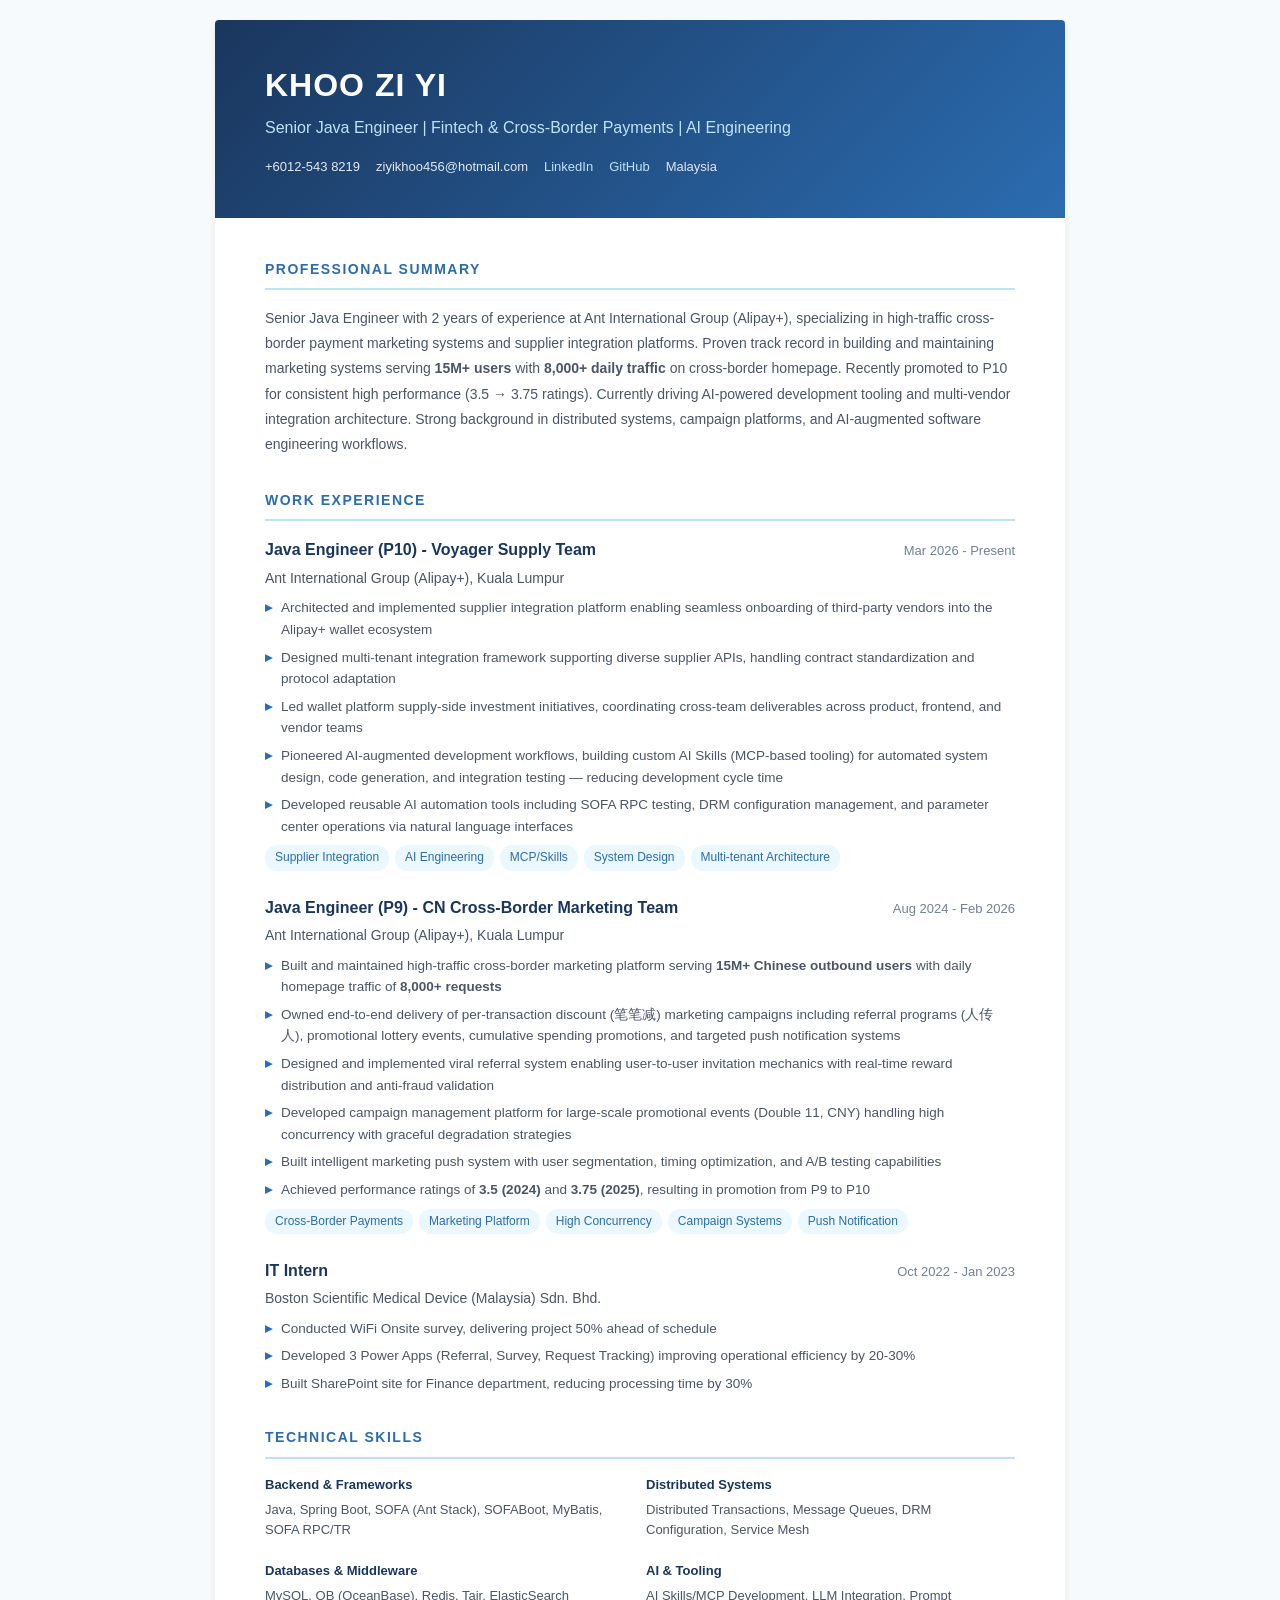
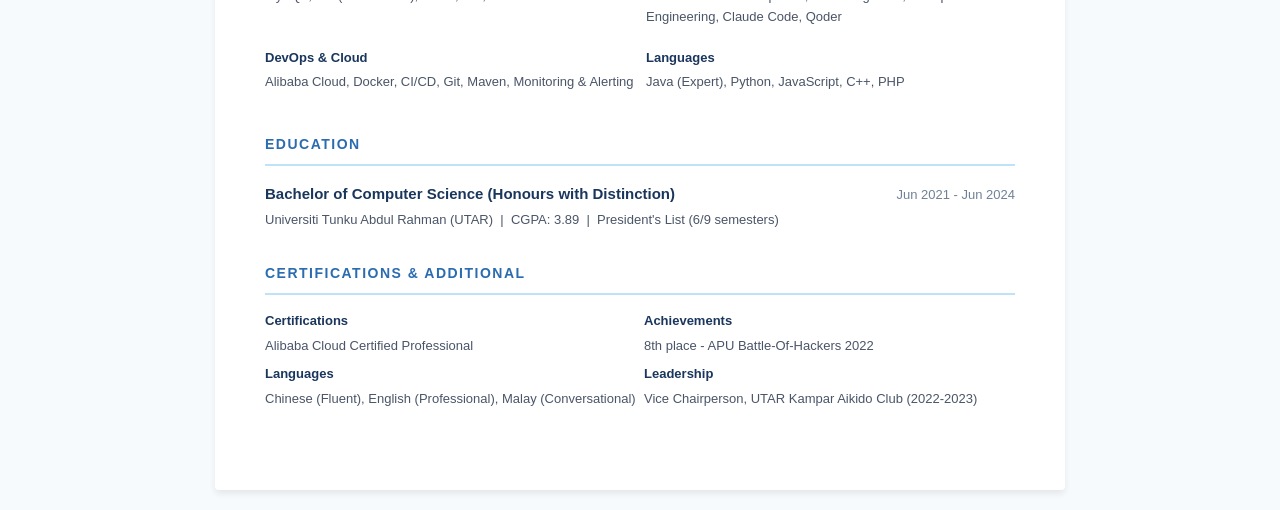
==== resume.html @ 68c01ad1 "Add static HTML resume (print-friendly version) 🤖 Generated with [Qoder][https://qoder.com]" ====
<!DOCTYPE html>
<html lang="en">
<head>
    <meta charset="UTF-8">
    <meta name="viewport" content="width=device-width, initial-scale=1.0">
    <title>Khoo Zi Yi - Senior Java Engineer</title>
    <style>
        * {
            margin: 0;
            padding: 0;
            box-sizing: border-box;
        }
        body {
            font-family: 'Segoe UI', Tahoma, Geneva, Verdana, sans-serif;
            line-height: 1.6;
            color: #2d3748;
            background: #f7fafc;
            padding: 20px;
        }
        .resume {
            max-width: 850px;
            margin: 0 auto;
            background: #ffffff;
            box-shadow: 0 4px 6px rgba(0, 0, 0, 0.07);
            border-radius: 4px;
        }
        .header {
            background: linear-gradient(135deg, #1a365d 0%, #2b6cb0 100%);
            color: #ffffff;
            padding: 40px 50px;
            border-radius: 4px 4px 0 0;
        }
        .header h1 {
            font-size: 32px;
            font-weight: 700;
            letter-spacing: 1px;
            margin-bottom: 4px;
        }
        .header .title {
            font-size: 16px;
            font-weight: 300;
            color: #bee3f8;
            margin-bottom: 16px;
        }
        .contact-info {
            display: flex;
            flex-wrap: wrap;
            gap: 16px;
            font-size: 13px;
            color: #e2e8f0;
        }
        .contact-info a {
            color: #bee3f8;
            text-decoration: none;
        }
        .contact-info a:hover {
            text-decoration: underline;
        }
        .content {
            padding: 40px 50px;
        }
        .section {
            margin-bottom: 32px;
        }
        .section-title {
            font-size: 14px;
            font-weight: 700;
            text-transform: uppercase;
            letter-spacing: 1.5px;
            color: #2b6cb0;
            border-bottom: 2px solid #bee3f8;
            padding-bottom: 8px;
            margin-bottom: 16px;
        }
        .summary {
            font-size: 14px;
            color: #4a5568;
            line-height: 1.8;
        }
        .experience-item {
            margin-bottom: 24px;
        }
        .experience-header {
            display: flex;
            justify-content: space-between;
            align-items: baseline;
            flex-wrap: wrap;
            margin-bottom: 4px;
        }
        .experience-header h3 {
            font-size: 16px;
            font-weight: 600;
            color: #1a365d;
        }
        .experience-header .date {
            font-size: 13px;
            color: #718096;
            font-weight: 500;
        }
        .experience-company {
            font-size: 14px;
            color: #4a5568;
            font-weight: 500;
            margin-bottom: 8px;
        }
        .experience-details {
            list-style: none;
            padding: 0;
        }
        .experience-details li {
            font-size: 13.5px;
            color: #4a5568;
            padding-left: 16px;
            position: relative;
            margin-bottom: 6px;
            line-height: 1.6;
        }
        .experience-details li::before {
            content: "▸";
            position: absolute;
            left: 0;
            color: #2b6cb0;
            font-weight: bold;
        }
        .skills-grid {
            display: grid;
            grid-template-columns: 1fr 1fr;
            gap: 12px;
        }
        .skill-category {
            margin-bottom: 8px;
        }
        .skill-category h4 {
            font-size: 13px;
            font-weight: 600;
            color: #1a365d;
            margin-bottom: 4px;
        }
        .skill-category p {
            font-size: 13px;
            color: #4a5568;
        }
        .education-item {
            display: flex;
            justify-content: space-between;
            align-items: baseline;
            flex-wrap: wrap;
        }
        .education-item h3 {
            font-size: 15px;
            font-weight: 600;
            color: #1a365d;
        }
        .education-item .date {
            font-size: 13px;
            color: #718096;
        }
        .education-details {
            font-size: 13px;
            color: #4a5568;
            margin-top: 4px;
        }
        .tags {
            display: flex;
            flex-wrap: wrap;
            gap: 6px;
            margin-top: 8px;
        }
        .tag {
            background: #ebf8ff;
            color: #2b6cb0;
            font-size: 12px;
            padding: 3px 10px;
            border-radius: 12px;
            font-weight: 500;
        }
        .metrics {
            display: inline-block;
            background: #f0fff4;
            color: #276749;
            font-size: 12px;
            padding: 2px 8px;
            border-radius: 4px;
            font-weight: 600;
            margin-left: 4px;
        }
        .two-col {
            display: grid;
            grid-template-columns: 1fr 1fr;
            gap: 8px;
        }
        .cert-item, .lang-item {
            font-size: 13px;
            color: #4a5568;
        }
        @media print {
            body {
                background: white;
                padding: 0;
            }
            .resume {
                box-shadow: none;
                border-radius: 0;
            }
            .header {
                border-radius: 0;
                -webkit-print-color-adjust: exact;
                print-color-adjust: exact;
            }
        }
        @media (max-width: 600px) {
            .header, .content {
                padding: 24px;
            }
            .skills-grid, .two-col {
                grid-template-columns: 1fr;
            }
            .experience-header {
                flex-direction: column;
            }
        }
    </style>
</head>
<body>
    <div class="resume">
        <div class="header">
            <h1>KHOO ZI YI</h1>
            <div class="title">Senior Java Engineer | Fintech & Cross-Border Payments | AI Engineering</div>
            <div class="contact-info">
                <span>+6012-543 8219</span>
                <span>ziyikhoo456@hotmail.com</span>
                <span><a href="https://www.linkedin.com/in/khoo-zi-yi-710572249">LinkedIn</a></span>
                <span><a href="https://github.com/ziyikhoo456">GitHub</a></span>
                <span>Malaysia</span>
            </div>
        </div>

        <div class="content">
            <!-- Professional Summary -->
            <div class="section">
                <div class="section-title">Professional Summary</div>
                <p class="summary">
                    Senior Java Engineer with 2 years of experience at Ant International Group (Alipay+), specializing in high-traffic cross-border payment marketing systems and supplier integration platforms. Proven track record in building and maintaining marketing systems serving <strong>15M+ users</strong> with <strong>8,000+ daily traffic</strong> on cross-border homepage. Recently promoted to P10 for consistent high performance (3.5 → 3.75 ratings). Currently driving AI-powered development tooling and multi-vendor integration architecture. Strong background in distributed systems, campaign platforms, and AI-augmented software engineering workflows.
                </p>
            </div>

            <!-- Work Experience -->
            <div class="section">
                <div class="section-title">Work Experience</div>

                <!-- Role 2: Current -->
                <div class="experience-item">
                    <div class="experience-header">
                        <h3>Java Engineer (P10) - Voyager Supply Team</h3>
                        <span class="date">Mar 2026 - Present</span>
                    </div>
                    <div class="experience-company">Ant International Group (Alipay+), Kuala Lumpur</div>
                    <ul class="experience-details">
                        <li>Architected and implemented supplier integration platform enabling seamless onboarding of third-party vendors into the Alipay+ wallet ecosystem</li>
                        <li>Designed multi-tenant integration framework supporting diverse supplier APIs, handling contract standardization and protocol adaptation</li>
                        <li>Led wallet platform supply-side investment initiatives, coordinating cross-team deliverables across product, frontend, and vendor teams</li>
                        <li>Pioneered AI-augmented development workflows, building custom AI Skills (MCP-based tooling) for automated system design, code generation, and integration testing — reducing development cycle time</li>
                        <li>Developed reusable AI automation tools including SOFA RPC testing, DRM configuration management, and parameter center operations via natural language interfaces</li>
                    </ul>
                    <div class="tags">
                        <span class="tag">Supplier Integration</span>
                        <span class="tag">AI Engineering</span>
                        <span class="tag">MCP/Skills</span>
                        <span class="tag">System Design</span>
                        <span class="tag">Multi-tenant Architecture</span>
                    </div>
                </div>

                <!-- Role 1: Cross-border Marketing -->
                <div class="experience-item">
                    <div class="experience-header">
                        <h3>Java Engineer (P9) - CN Cross-Border Marketing Team</h3>
                        <span class="date">Aug 2024 - Feb 2026</span>
                    </div>
                    <div class="experience-company">Ant International Group (Alipay+), Kuala Lumpur</div>
                    <ul class="experience-details">
                        <li>Built and maintained high-traffic cross-border marketing platform serving <strong>15M+ Chinese outbound users</strong> with daily homepage traffic of <strong>8,000+ requests</strong></li>
                        <li>Owned end-to-end delivery of per-transaction discount (笔笔减) marketing campaigns including referral programs (人传人), promotional lottery events, cumulative spending promotions, and targeted push notification systems</li>
                        <li>Designed and implemented viral referral system enabling user-to-user invitation mechanics with real-time reward distribution and anti-fraud validation</li>
                        <li>Developed campaign management platform for large-scale promotional events (Double 11, CNY) handling high concurrency with graceful degradation strategies</li>
                        <li>Built intelligent marketing push system with user segmentation, timing optimization, and A/B testing capabilities</li>
                        <li>Achieved performance ratings of <strong>3.5 (2024)</strong> and <strong>3.75 (2025)</strong>, resulting in promotion from P9 to P10</li>
                    </ul>
                    <div class="tags">
                        <span class="tag">Cross-Border Payments</span>
                        <span class="tag">Marketing Platform</span>
                        <span class="tag">High Concurrency</span>
                        <span class="tag">Campaign Systems</span>
                        <span class="tag">Push Notification</span>
                    </div>
                </div>

                <!-- Internship -->
                <div class="experience-item">
                    <div class="experience-header">
                        <h3>IT Intern</h3>
                        <span class="date">Oct 2022 - Jan 2023</span>
                    </div>
                    <div class="experience-company">Boston Scientific Medical Device (Malaysia) Sdn. Bhd.</div>
                    <ul class="experience-details">
                        <li>Conducted WiFi Onsite survey, delivering project 50% ahead of schedule</li>
                        <li>Developed 3 Power Apps (Referral, Survey, Request Tracking) improving operational efficiency by 20-30%</li>
                        <li>Built SharePoint site for Finance department, reducing processing time by 30%</li>
                    </ul>
                </div>
            </div>

            <!-- Technical Skills -->
            <div class="section">
                <div class="section-title">Technical Skills</div>
                <div class="skills-grid">
                    <div class="skill-category">
                        <h4>Backend & Frameworks</h4>
                        <p>Java, Spring Boot, SOFA (Ant Stack), SOFABoot, MyBatis, SOFA RPC/TR</p>
                    </div>
                    <div class="skill-category">
                        <h4>Distributed Systems</h4>
                        <p>Distributed Transactions, Message Queues, DRM Configuration, Service Mesh</p>
                    </div>
                    <div class="skill-category">
                        <h4>Databases & Middleware</h4>
                        <p>MySQL, OB (OceanBase), Redis, Tair, ElasticSearch</p>
                    </div>
                    <div class="skill-category">
                        <h4>AI & Tooling</h4>
                        <p>AI Skills/MCP Development, LLM Integration, Prompt Engineering, Claude Code, Qoder</p>
                    </div>
                    <div class="skill-category">
                        <h4>DevOps & Cloud</h4>
                        <p>Alibaba Cloud, Docker, CI/CD, Git, Maven, Monitoring & Alerting</p>
                    </div>
                    <div class="skill-category">
                        <h4>Languages</h4>
                        <p>Java (Expert), Python, JavaScript, C++, PHP</p>
                    </div>
                </div>
            </div>

            <!-- Education -->
            <div class="section">
                <div class="section-title">Education</div>
                <div class="experience-item">
                    <div class="education-item">
                        <h3>Bachelor of Computer Science (Honours with Distinction)</h3>
                        <span class="date">Jun 2021 - Jun 2024</span>
                    </div>
                    <div class="education-details">
                        <p>Universiti Tunku Abdul Rahman (UTAR) &nbsp;|&nbsp; CGPA: 3.89 &nbsp;|&nbsp; President's List (6/9 semesters)</p>
                    </div>
                </div>
            </div>

            <!-- Certifications & Additional -->
            <div class="section">
                <div class="section-title">Certifications & Additional</div>
                <div class="two-col">
                    <div>
                        <div class="skill-category">
                            <h4>Certifications</h4>
                            <p class="cert-item">Alibaba Cloud Certified Professional</p>
                        </div>
                        <div class="skill-category">
                            <h4>Languages</h4>
                            <p class="lang-item">Chinese (Fluent), English (Professional), Malay (Conversational)</p>
                        </div>
                    </div>
                    <div>
                        <div class="skill-category">
                            <h4>Achievements</h4>
                            <p class="cert-item">8th place - APU Battle-Of-Hackers 2022</p>
                        </div>
                        <div class="skill-category">
                            <h4>Leadership</h4>
                            <p class="cert-item">Vice Chairperson, UTAR Kampar Aikido Club (2022-2023)</p>
                        </div>
                    </div>
                </div>
            </div>
        </div>
    </div>
</body>
</html>
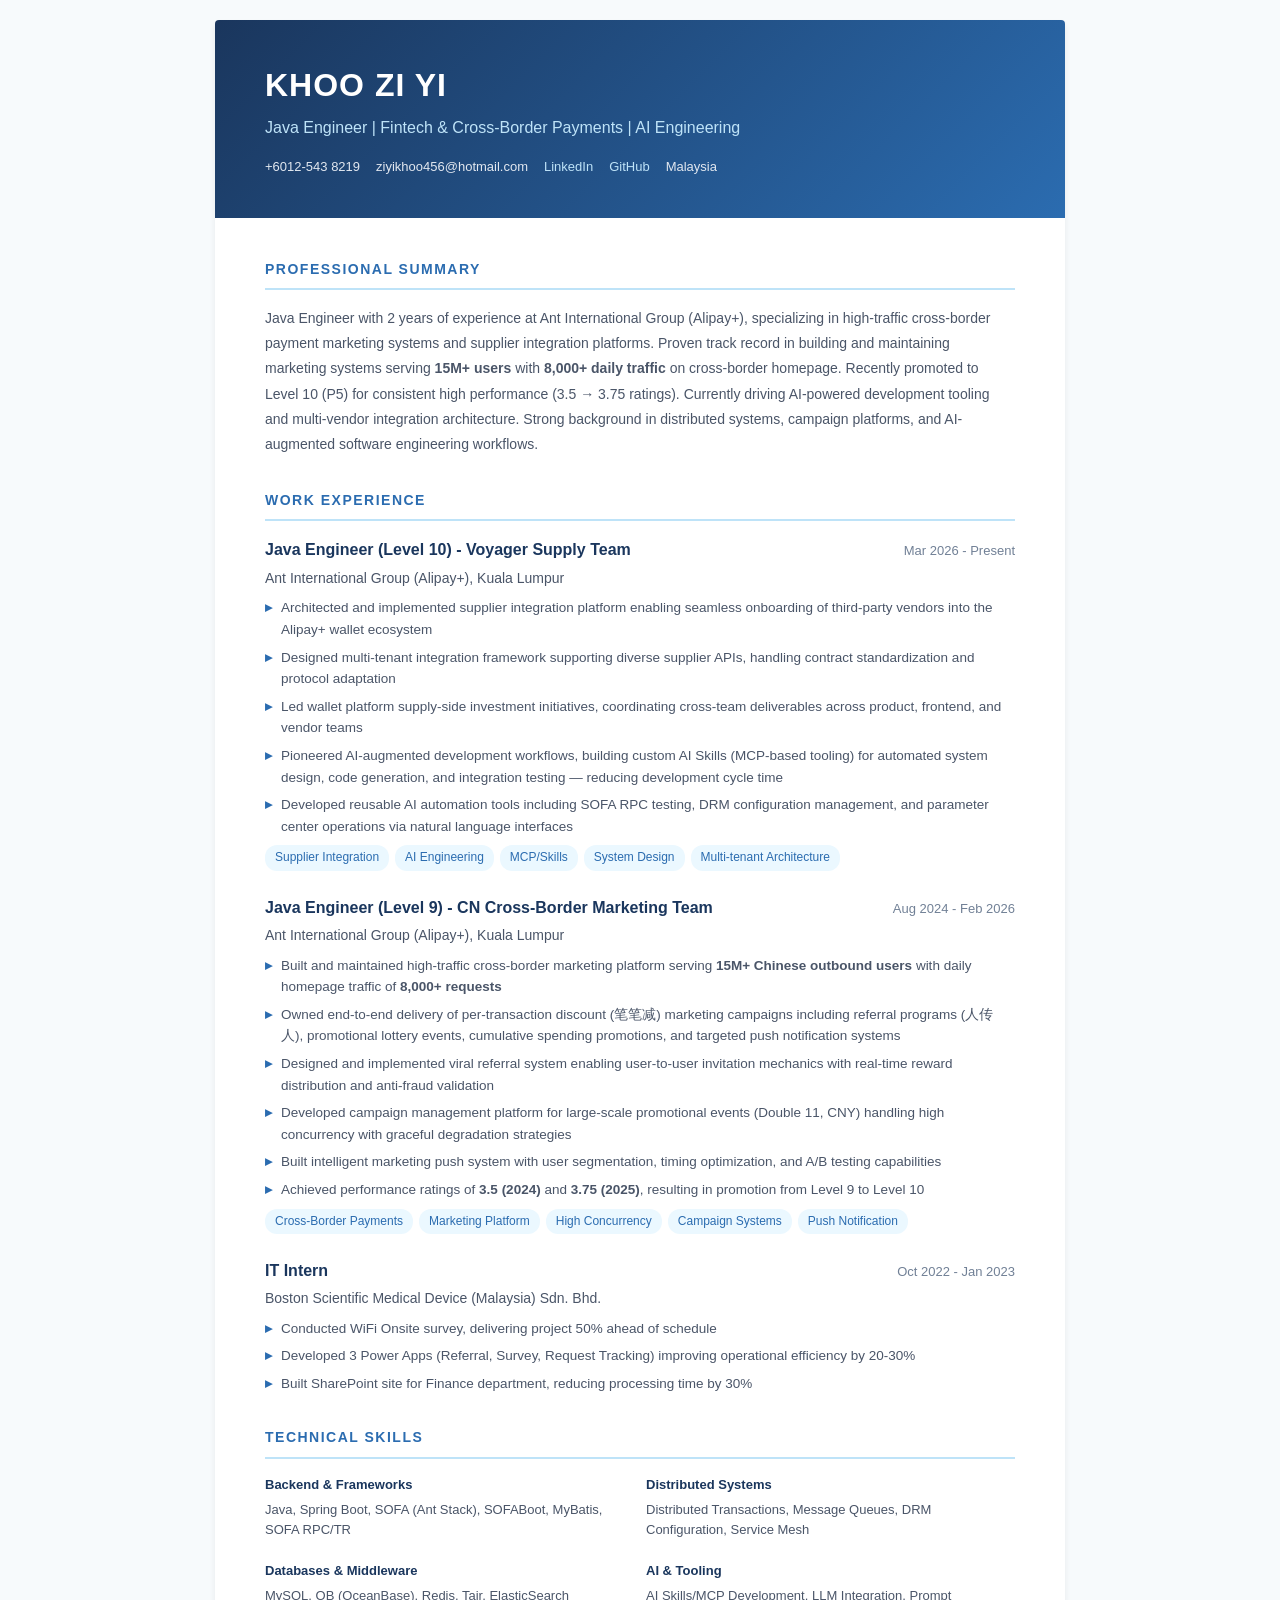
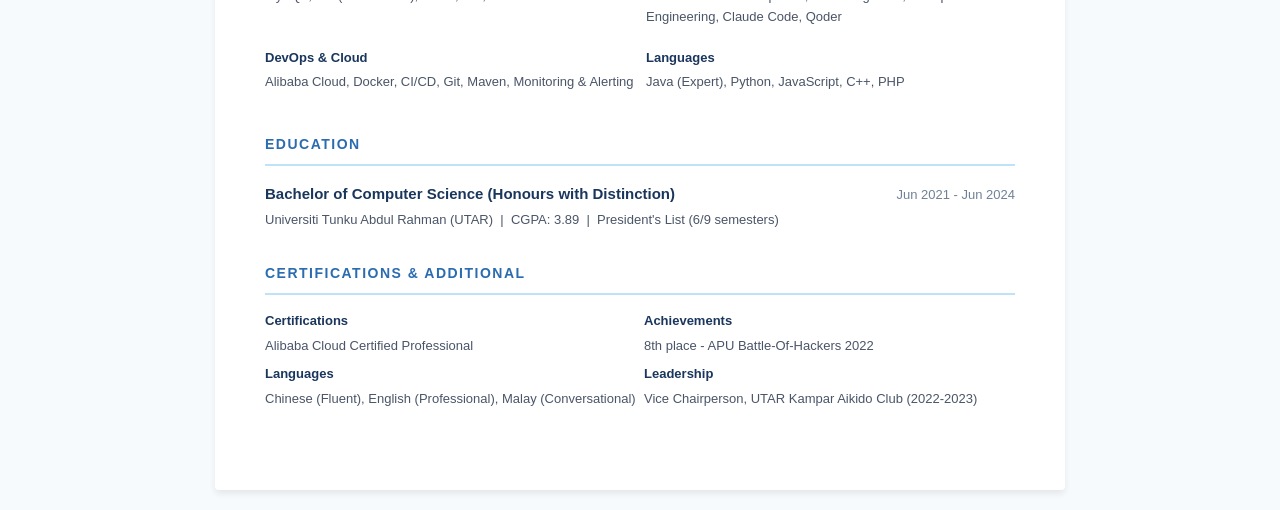
==== commit f4aa35fc: "Update resume.html: Java Engineer + Level 10 corrections 🤖 Generated with [Qoder][https://qoder.com]" ====
--- a/resume.html
+++ b/resume.html
@@ -3,7 +3,7 @@
 <head>
     <meta charset="UTF-8">
     <meta name="viewport" content="width=device-width, initial-scale=1.0">
-    <title>Khoo Zi Yi - Senior Java Engineer</title>
+    <title>Khoo Zi Yi - Java Engineer</title>
     <style>
         * {
             margin: 0;
@@ -225,7 +225,7 @@
     <div class="resume">
         <div class="header">
             <h1>KHOO ZI YI</h1>
-            <div class="title">Senior Java Engineer | Fintech & Cross-Border Payments | AI Engineering</div>
+            <div class="title">Java Engineer | Fintech & Cross-Border Payments | AI Engineering</div>
             <div class="contact-info">
                 <span>+6012-543 8219</span>
                 <span>ziyikhoo456@hotmail.com</span>
@@ -240,7 +240,7 @@
             <div class="section">
                 <div class="section-title">Professional Summary</div>
                 <p class="summary">
-                    Senior Java Engineer with 2 years of experience at Ant International Group (Alipay+), specializing in high-traffic cross-border payment marketing systems and supplier integration platforms. Proven track record in building and maintaining marketing systems serving <strong>15M+ users</strong> with <strong>8,000+ daily traffic</strong> on cross-border homepage. Recently promoted to P10 for consistent high performance (3.5 → 3.75 ratings). Currently driving AI-powered development tooling and multi-vendor integration architecture. Strong background in distributed systems, campaign platforms, and AI-augmented software engineering workflows.
+                    Java Engineer with 2 years of experience at Ant International Group (Alipay+), specializing in high-traffic cross-border payment marketing systems and supplier integration platforms. Proven track record in building and maintaining marketing systems serving <strong>15M+ users</strong> with <strong>8,000+ daily traffic</strong> on cross-border homepage. Recently promoted to Level 10 (P5) for consistent high performance (3.5 → 3.75 ratings). Currently driving AI-powered development tooling and multi-vendor integration architecture. Strong background in distributed systems, campaign platforms, and AI-augmented software engineering workflows.
                 </p>
             </div>
 
@@ -251,7 +251,7 @@
                 <!-- Role 2: Current -->
                 <div class="experience-item">
                     <div class="experience-header">
-                        <h3>Java Engineer (P10) - Voyager Supply Team</h3>
+                        <h3>Java Engineer (Level 10) - Voyager Supply Team</h3>
                         <span class="date">Mar 2026 - Present</span>
                     </div>
                     <div class="experience-company">Ant International Group (Alipay+), Kuala Lumpur</div>
@@ -274,7 +274,7 @@
                 <!-- Role 1: Cross-border Marketing -->
                 <div class="experience-item">
                     <div class="experience-header">
-                        <h3>Java Engineer (P9) - CN Cross-Border Marketing Team</h3>
+                        <h3>Java Engineer (Level 9) - CN Cross-Border Marketing Team</h3>
                         <span class="date">Aug 2024 - Feb 2026</span>
                     </div>
                     <div class="experience-company">Ant International Group (Alipay+), Kuala Lumpur</div>
@@ -284,7 +284,7 @@
                         <li>Designed and implemented viral referral system enabling user-to-user invitation mechanics with real-time reward distribution and anti-fraud validation</li>
                         <li>Developed campaign management platform for large-scale promotional events (Double 11, CNY) handling high concurrency with graceful degradation strategies</li>
                         <li>Built intelligent marketing push system with user segmentation, timing optimization, and A/B testing capabilities</li>
-                        <li>Achieved performance ratings of <strong>3.5 (2024)</strong> and <strong>3.75 (2025)</strong>, resulting in promotion from P9 to P10</li>
+                        <li>Achieved performance ratings of <strong>3.5 (2024)</strong> and <strong>3.75 (2025)</strong>, resulting in promotion from Level 9 to Level 10</li>
                     </ul>
                     <div class="tags">
                         <span class="tag">Cross-Border Payments</span>
